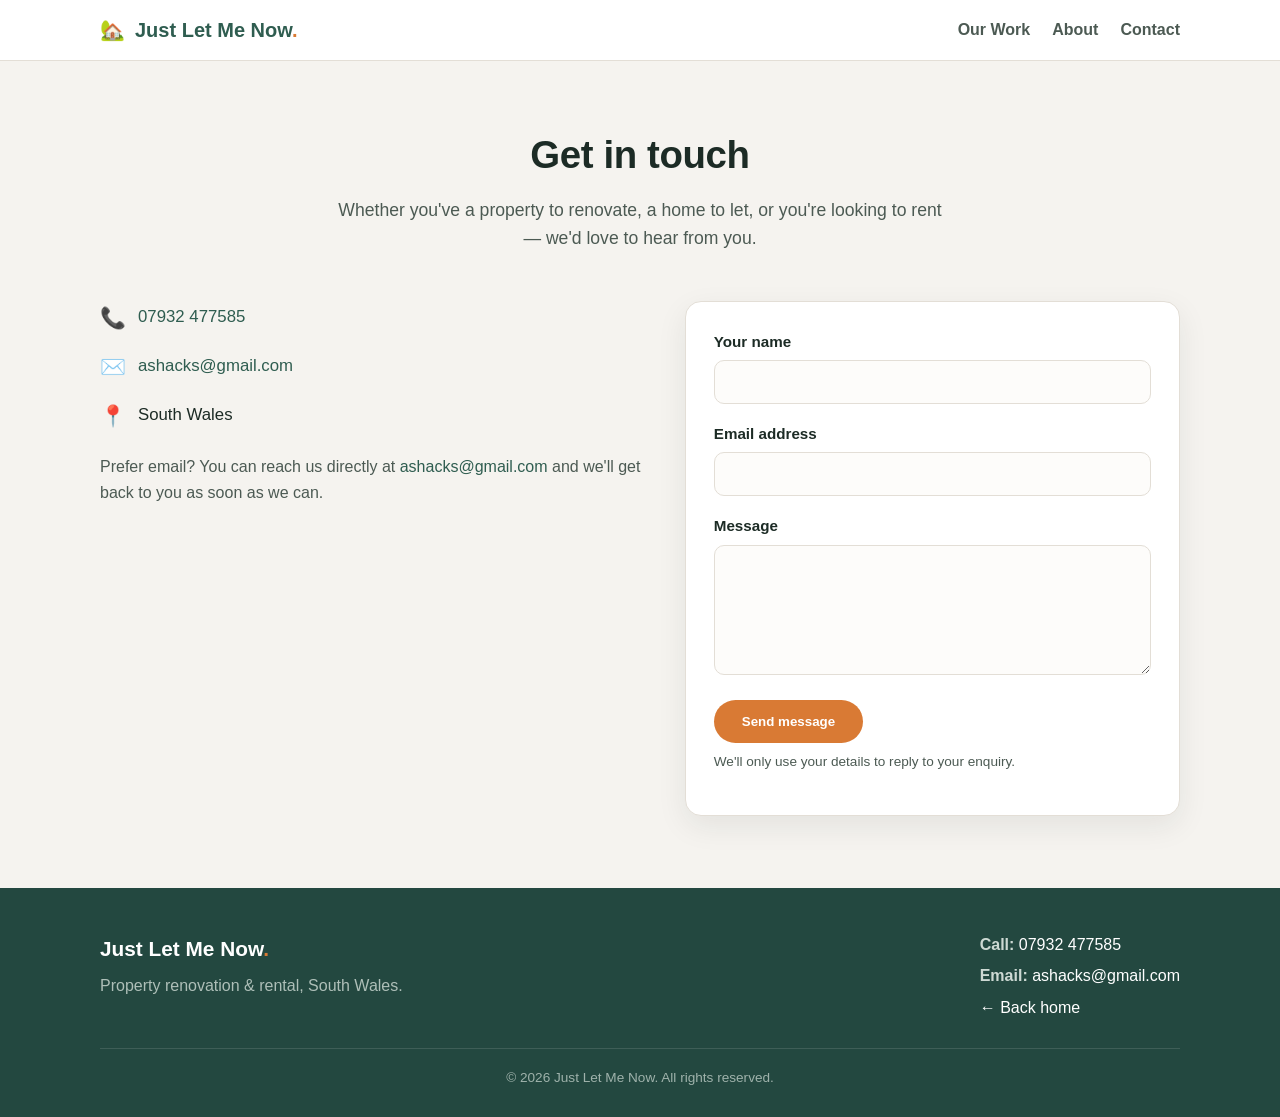
==== contact.html @ cdf26bf0 "Build Just Let Me Now website with before/after videos, contact form, and FTP auto-deploy Co-Authore" ====
<!DOCTYPE html>
<html lang="en">
<head>
  <meta charset="UTF-8" />
  <meta name="viewport" content="width=device-width, initial-scale=1.0" />
  <title>Contact — Just Let Me Now</title>
  <meta name="description" content="Get in touch with Just Let Me Now — property renovation and rental in South Wales. Call 07932 477585 or send us a message." />
  <link rel="icon" href="assets/favicon.svg" type="image/svg+xml" />
  <link rel="stylesheet" href="styles.css" />
</head>
<body>

  <header class="site-header">
    <nav class="nav">
      <a class="brand" href="index.html">
        <span aria-hidden="true">🏡</span>
        <span class="full">Just Let Me Now<span class="dot">.</span></span>
      </a>
      <div class="nav-links">
        <a href="index.html#work">Our Work</a>
        <a href="index.html#about">About</a>
        <a href="contact.html">Contact</a>
      </div>
    </nav>
  </header>

  <section class="alt">
    <div class="container">
      <div class="section-head">
        <h2>Get in touch</h2>
        <p>Whether you've a property to renovate, a home to let, or you're looking to rent — we'd
          love to hear from you.</p>
      </div>

      <div class="contact-wrap">
        <div class="contact-info">
          <div class="line"><span class="ico" aria-hidden="true">📞</span>
            <a href="tel:+447932477585">07932 477585</a></div>
          <div class="line"><span class="ico" aria-hidden="true">✉️</span>
            <a href="mailto:ashacks@gmail.com">ashacks@gmail.com</a></div>
          <div class="line"><span class="ico" aria-hidden="true">📍</span>
            South Wales</div>
          <p style="color:var(--ink-soft); margin-top:22px;">Prefer email? You can reach us
            directly at
            <a href="mailto:ashacks@gmail.com?subject=Enquiry%20from%20justletmenow.com">ashacks@gmail.com</a>
            and we'll get back to you as soon as we can.</p>
        </div>

        <form class="contact-form" method="post" action="contact.php" id="form">
          <div id="alert-ok" class="alert ok" style="display:none;">
            Thanks — your message has been sent. We'll be in touch soon.
          </div>
          <div id="alert-err" class="alert err" style="display:none;">
            Sorry, something went wrong. Please call us on 07932 477585 or email
            <a href="mailto:ashacks@gmail.com">ashacks@gmail.com</a> directly.
          </div>

          <div class="field">
            <label for="name">Your name</label>
            <input type="text" id="name" name="name" required />
          </div>
          <div class="field">
            <label for="email">Email address</label>
            <input type="email" id="email" name="email" required />
          </div>
          <div class="field">
            <label for="message">Message</label>
            <textarea id="message" name="message" required></textarea>
          </div>
          <!-- Honeypot: hidden from humans, tempting to bots -->
          <div class="hp" aria-hidden="true">
            <label>Website<input type="text" name="website" tabindex="-1" autocomplete="off" /></label>
          </div>
          <button type="submit" class="btn">Send message</button>
          <p class="form-note">We'll only use your details to reply to your enquiry.</p>
        </form>
      </div>
    </div>
  </section>

  <footer class="site-footer">
    <div class="container">
      <div class="footer-grid">
        <div>
          <div class="footer-brand">Just Let Me Now<span class="dot">.</span></div>
          <p style="margin-top:8px; color:#aebfb8;">Property renovation &amp; rental, South Wales.</p>
        </div>
        <div>
          <p style="margin:0 0 6px;"><strong>Call:</strong> <a href="tel:+447932477585">07932 477585</a></p>
          <p style="margin:0 0 6px;"><strong>Email:</strong> <a href="mailto:ashacks@gmail.com">ashacks@gmail.com</a></p>
          <p style="margin:0;"><a href="index.html">← Back home</a></p>
        </div>
      </div>
      <div class="footer-bottom">
        © <span id="year">2026</span> Just Let Me Now. All rights reserved.
      </div>
    </div>
  </footer>

  <script>
    document.getElementById('year').textContent = new Date().getFullYear();
    // Show success / error banner based on where contact.php redirected us.
    var q = new URLSearchParams(window.location.search);
    if (q.get('sent') === '1') {
      document.getElementById('alert-ok').style.display = 'block';
      document.getElementById('form').scrollIntoView();
    } else if (q.get('error')) {
      document.getElementById('alert-err').style.display = 'block';
      document.getElementById('form').scrollIntoView();
    }
  </script>
</body>
</html>
---- styles.css ----
/* Just Let Me Now — property renovation & rental
   Clean, modern, mobile-first theme */

:root {
  --bg: #ffffff;
  --bg-alt: #f5f3ef;
  --ink: #1c2b25;
  --ink-soft: #4c5a53;
  --accent: #d97a34;      /* warm terracotta */
  --accent-dark: #b45f22;
  --brand: #2f5d50;       /* deep green */
  --brand-dark: #234840;
  --line: #e3ded6;
  --radius: 16px;
  --shadow: 0 10px 30px rgba(28, 43, 37, 0.08);
  --maxw: 1120px;
  --font: -apple-system, BlinkMacSystemFont, "Segoe UI", Roboto, Helvetica, Arial, sans-serif;
}

* { box-sizing: border-box; }

html { scroll-behavior: smooth; }

body {
  margin: 0;
  font-family: var(--font);
  color: var(--ink);
  background: var(--bg);
  line-height: 1.6;
  -webkit-font-smoothing: antialiased;
}

img, video { max-width: 100%; display: block; }

a { color: var(--brand); text-decoration: none; }
a:hover { color: var(--accent-dark); }

h1, h2, h3 { line-height: 1.15; margin: 0 0 .5em; letter-spacing: -0.01em; }
h1 { font-size: clamp(2rem, 5vw, 3.4rem); }
h2 { font-size: clamp(1.6rem, 3.5vw, 2.4rem); }
p { margin: 0 0 1em; }

.container { width: 100%; max-width: var(--maxw); margin: 0 auto; padding: 0 20px; }

/* ---- Buttons ---- */
.btn {
  display: inline-block;
  background: var(--accent);
  color: #fff;
  padding: 14px 28px;
  border-radius: 999px;
  font-weight: 600;
  border: none;
  cursor: pointer;
  transition: transform .15s ease, background .2s ease;
}
.btn:hover { background: var(--accent-dark); color: #fff; transform: translateY(-2px); }
.btn-ghost {
  background: transparent;
  color: var(--brand);
  border: 2px solid var(--brand);
}
.btn-ghost:hover { background: var(--brand); color: #fff; }

/* ---- Header ---- */
.site-header {
  position: sticky; top: 0; z-index: 50;
  background: rgba(255,255,255,.9);
  backdrop-filter: blur(8px);
  border-bottom: 1px solid var(--line);
}
.nav {
  display: flex; align-items: center; justify-content: space-between;
  padding: 14px 20px; max-width: var(--maxw); margin: 0 auto;
}
.brand { display: flex; align-items: center; gap: 10px; font-weight: 800; font-size: 1.25rem; color: var(--brand); }
.brand .dot { color: var(--accent); }
.brand:hover { color: var(--brand-dark); }
.nav-links { display: flex; gap: 22px; align-items: center; }
.nav-links a { color: var(--ink-soft); font-weight: 600; }
.nav-links a:hover { color: var(--accent-dark); }

/* ---- Hero ---- */
.hero {
  background: linear-gradient(160deg, var(--brand) 0%, var(--brand-dark) 100%);
  color: #fff;
  padding: 84px 0 96px;
  position: relative;
  overflow: hidden;
}
.hero .container { position: relative; z-index: 2; max-width: 760px; }
.hero .eyebrow {
  text-transform: uppercase; letter-spacing: .18em; font-size: .8rem;
  color: #ffd9bd; font-weight: 700; margin-bottom: 14px;
}
.hero h1 { color: #fff; }
.hero p.lead { font-size: 1.2rem; color: #dfe9e4; max-width: 560px; }
.hero-cta { display: flex; gap: 14px; flex-wrap: wrap; margin-top: 28px; }
.hero-cta .btn-ghost { color: #fff; border-color: rgba(255,255,255,.6); }
.hero-cta .btn-ghost:hover { background: #fff; color: var(--brand); }

/* ---- Sections ---- */
section { padding: 72px 0; }
.section-head { max-width: 620px; margin: 0 auto 48px; text-align: center; }
.section-head p { color: var(--ink-soft); font-size: 1.1rem; }
.alt { background: var(--bg-alt); }

/* ---- Features ---- */
.grid-3 { display: grid; grid-template-columns: repeat(3, 1fr); gap: 24px; }
.card {
  background: #fff; border: 1px solid var(--line); border-radius: var(--radius);
  padding: 28px; box-shadow: var(--shadow);
}
.card h3 { color: var(--brand); }
.card .ico { font-size: 1.8rem; margin-bottom: 10px; }

/* ---- Before / After ---- */
.ba-grid {
  display: grid; grid-template-columns: repeat(2, 1fr); gap: 28px;
  max-width: 760px; margin: 0 auto;
}
.ba-item { text-align: center; }
.ba-item .tag {
  display: inline-block; font-weight: 700; letter-spacing: .05em;
  text-transform: uppercase; font-size: .8rem; padding: 6px 16px;
  border-radius: 999px; margin-bottom: 14px;
}
.ba-item.before .tag { background: #efe7dd; color: var(--ink-soft); }
.ba-item.after  .tag { background: var(--accent); color: #fff; }
.ba-item video {
  width: 100%; border-radius: var(--radius); box-shadow: var(--shadow);
  background: #000; aspect-ratio: 464 / 832;
}
.ba-caption { color: var(--ink-soft); margin-top: 10px; font-size: .95rem; }

/* ---- Contact ---- */
.contact-wrap { display: grid; grid-template-columns: 1.1fr 1fr; gap: 40px; align-items: start; }
.contact-info .line { display: flex; align-items: center; gap: 12px; margin-bottom: 16px; font-size: 1.05rem; }
.contact-info .line .ico { font-size: 1.3rem; }
form.contact-form { background: #fff; border: 1px solid var(--line); border-radius: var(--radius); padding: 28px; box-shadow: var(--shadow); }
.field { margin-bottom: 18px; }
.field label { display: block; font-weight: 600; margin-bottom: 6px; font-size: .95rem; }
.field input, .field textarea {
  width: 100%; padding: 12px 14px; border: 1px solid var(--line);
  border-radius: 10px; font-family: inherit; font-size: 1rem; background: #fdfcfa;
}
.field input:focus, .field textarea:focus { outline: none; border-color: var(--accent); box-shadow: 0 0 0 3px rgba(217,122,52,.15); }
.field textarea { min-height: 130px; resize: vertical; }
.hp { position: absolute; left: -9999px; }  /* honeypot */
.form-note { font-size: .85rem; color: var(--ink-soft); margin-top: 8px; }
.alert { padding: 14px 18px; border-radius: 10px; margin-bottom: 22px; font-weight: 600; }
.alert.ok { background: #e6f4ec; color: #1f6b45; border: 1px solid #bfe3ce; }
.alert.err { background: #fbe9e7; color: #a3372c; border: 1px solid #f2c6c0; }

/* ---- CTA band ---- */
.cta-band { background: var(--brand); color: #fff; text-align: center; }
.cta-band h2 { color: #fff; }
.cta-band p { color: #dfe9e4; }

/* ---- Footer ---- */
.site-footer { background: var(--brand-dark); color: #cdd9d3; padding: 44px 0 28px; }
.footer-grid { display: flex; justify-content: space-between; flex-wrap: wrap; gap: 24px; }
.site-footer a { color: #fff; }
.site-footer a:hover { color: var(--accent); }
.footer-brand { font-weight: 800; font-size: 1.3rem; color: #fff; }
.footer-brand .dot { color: var(--accent); }
.footer-bottom { border-top: 1px solid rgba(255,255,255,.12); margin-top: 28px; padding-top: 18px; font-size: .85rem; color: #9fb2ab; text-align: center; }

/* ---- Responsive ---- */
@media (max-width: 820px) {
  .grid-3 { grid-template-columns: 1fr; }
  .contact-wrap { grid-template-columns: 1fr; }
  .nav-links { gap: 14px; font-size: .95rem; }
}
@media (max-width: 560px) {
  .ba-grid { grid-template-columns: 1fr; max-width: 360px; }
  .brand span.full { display: none; }
  section { padding: 54px 0; }
}
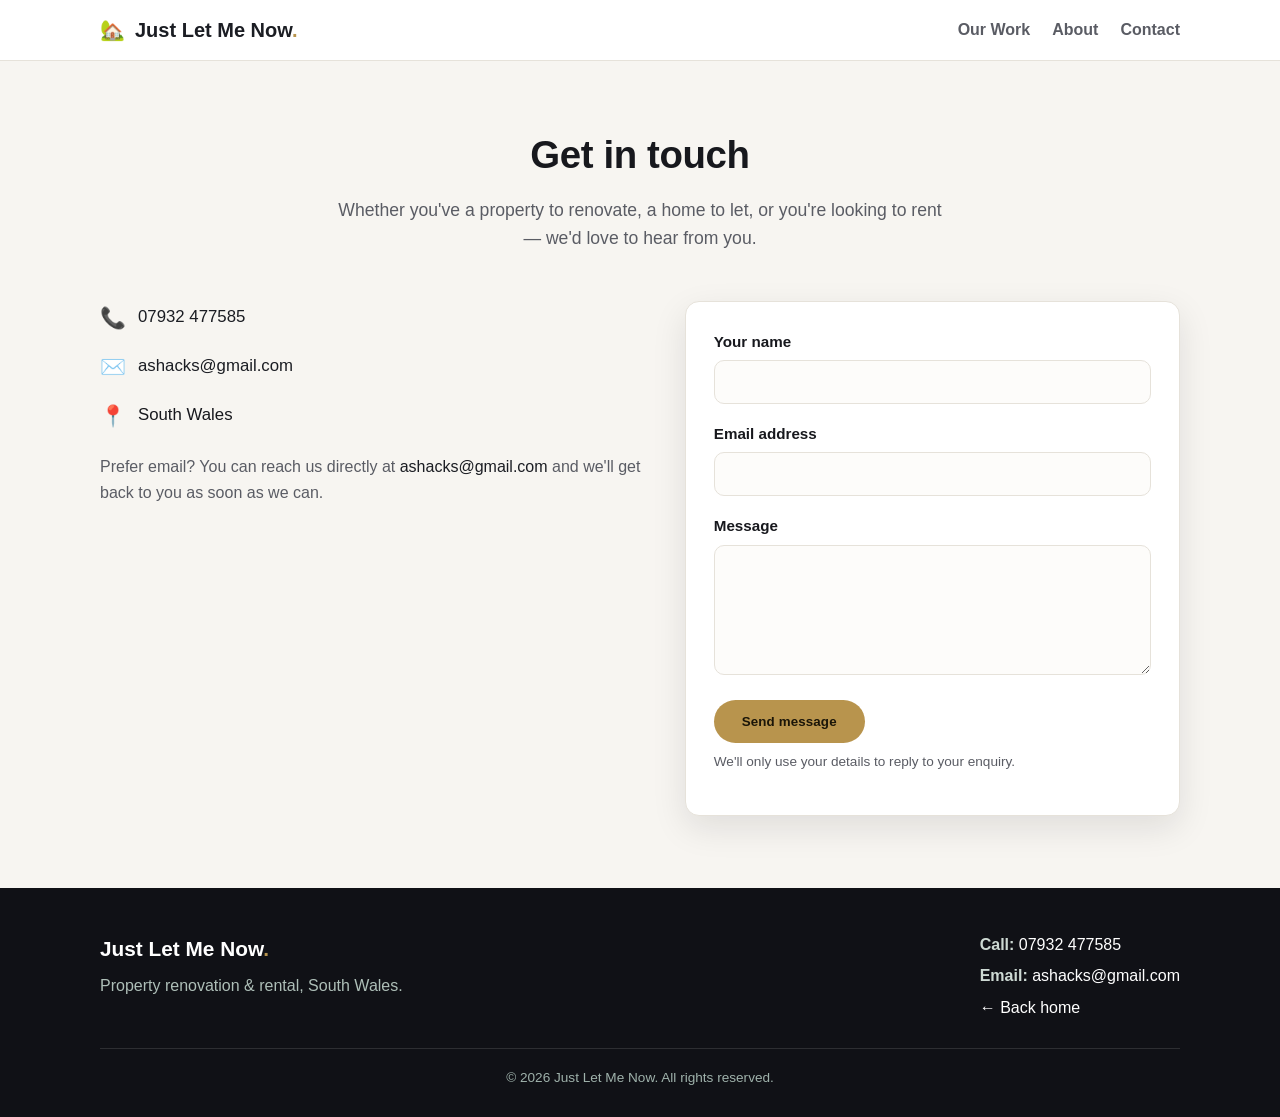
==== commit 2751568b: "Switch to charcoal/brass premium theme; remove property address; use .co.uk canonical URLs Co-Author" ====
--- a/contact.html
+++ b/contact.html
@@ -42,7 +42,7 @@
             South Wales</div>
           <p style="color:var(--ink-soft); margin-top:22px;">Prefer email? You can reach us
             directly at
-            <a href="mailto:ashacks@gmail.com?subject=Enquiry%20from%20justletmenow.com">ashacks@gmail.com</a>
+            <a href="mailto:ashacks@gmail.com?subject=Enquiry%20from%20justletmenow.co.uk">ashacks@gmail.com</a>
             and we'll get back to you as soon as we can.</p>
         </div>
 
--- a/styles.css
+++ b/styles.css
@@ -3,16 +3,16 @@
 
 :root {
   --bg: #ffffff;
-  --bg-alt: #f5f3ef;
-  --ink: #1c2b25;
-  --ink-soft: #4c5a53;
-  --accent: #d97a34;      /* warm terracotta */
-  --accent-dark: #b45f22;
-  --brand: #2f5d50;       /* deep green */
-  --brand-dark: #234840;
-  --line: #e3ded6;
-  --radius: 16px;
-  --shadow: 0 10px 30px rgba(28, 43, 37, 0.08);
+  --bg-alt: #f7f5f1;      /* warm off-white / paper */
+  --ink: #17181d;         /* near-black charcoal */
+  --ink-soft: #5a5c64;
+  --accent: #b8944d;      /* refined brass */
+  --accent-dark: #9a7938;
+  --brand: #1b1d23;       /* charcoal ink */
+  --brand-dark: #101116;
+  --line: #e6e2da;
+  --radius: 14px;
+  --shadow: 0 12px 34px rgba(23, 24, 29, 0.10);
   --maxw: 1120px;
   --font: -apple-system, BlinkMacSystemFont, "Segoe UI", Roboto, Helvetica, Arial, sans-serif;
 }
@@ -46,10 +46,11 @@
 .btn {
   display: inline-block;
   background: var(--accent);
-  color: #fff;
+  color: #1a1508;
   padding: 14px 28px;
   border-radius: 999px;
-  font-weight: 600;
+  font-weight: 700;
+  letter-spacing: .01em;
   border: none;
   cursor: pointer;
   transition: transform .15s ease, background .2s ease;
@@ -82,19 +83,22 @@
 
 /* ---- Hero ---- */
 .hero {
-  background: linear-gradient(160deg, var(--brand) 0%, var(--brand-dark) 100%);
+  background:
+    radial-gradient(120% 80% at 85% -10%, rgba(184,148,77,.22) 0%, rgba(184,148,77,0) 55%),
+    linear-gradient(160deg, #23252d 0%, var(--brand-dark) 100%);
   color: #fff;
   padding: 84px 0 96px;
   position: relative;
   overflow: hidden;
+  border-bottom: 2px solid var(--accent);
 }
 .hero .container { position: relative; z-index: 2; max-width: 760px; }
 .hero .eyebrow {
-  text-transform: uppercase; letter-spacing: .18em; font-size: .8rem;
-  color: #ffd9bd; font-weight: 700; margin-bottom: 14px;
+  text-transform: uppercase; letter-spacing: .22em; font-size: .8rem;
+  color: var(--accent); font-weight: 700; margin-bottom: 14px;
 }
 .hero h1 { color: #fff; }
-.hero p.lead { font-size: 1.2rem; color: #dfe9e4; max-width: 560px; }
+.hero p.lead { font-size: 1.2rem; color: #cfd0d4; max-width: 560px; }
 .hero-cta { display: flex; gap: 14px; flex-wrap: wrap; margin-top: 28px; }
 .hero-cta .btn-ghost { color: #fff; border-color: rgba(255,255,255,.6); }
 .hero-cta .btn-ghost:hover { background: #fff; color: var(--brand); }
@@ -125,8 +129,8 @@
   text-transform: uppercase; font-size: .8rem; padding: 6px 16px;
   border-radius: 999px; margin-bottom: 14px;
 }
-.ba-item.before .tag { background: #efe7dd; color: var(--ink-soft); }
-.ba-item.after  .tag { background: var(--accent); color: #fff; }
+.ba-item.before .tag { background: #ece7dd; color: var(--ink-soft); }
+.ba-item.after  .tag { background: var(--accent); color: #1a1508; }
 .ba-item video {
   width: 100%; border-radius: var(--radius); box-shadow: var(--shadow);
   background: #000; aspect-ratio: 464 / 832;
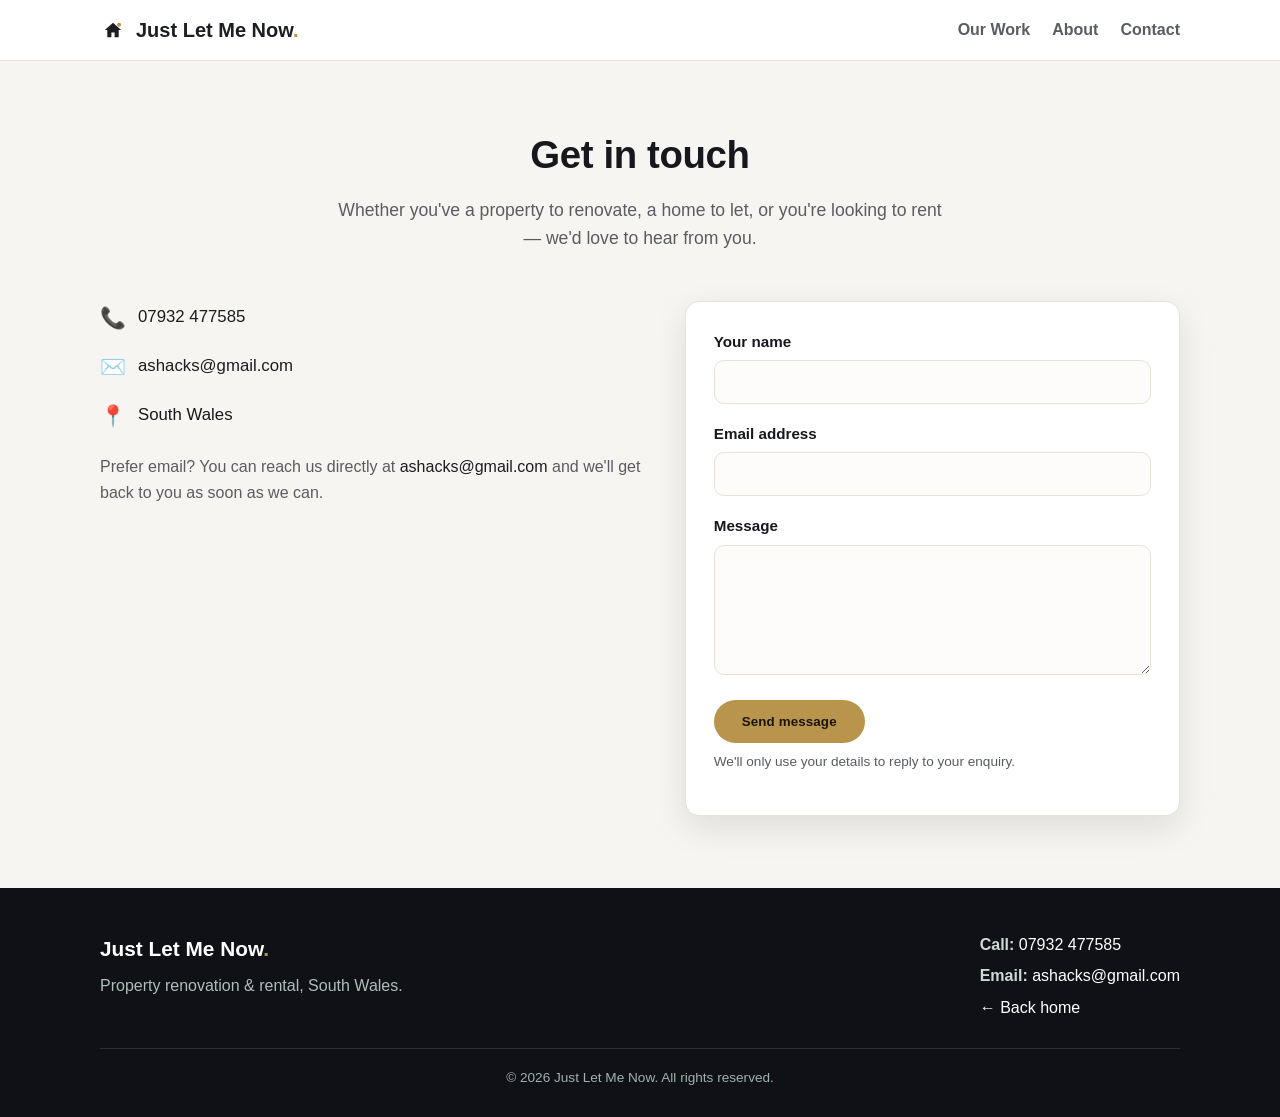
==== commit 4f20b28c: "Recolour favicon + brand mark to charcoal/brass; new uplifting hero headline; ignore screens/ Co-Aut" ====
--- a/contact.html
+++ b/contact.html
@@ -13,7 +13,10 @@
   <header class="site-header">
     <nav class="nav">
       <a class="brand" href="index.html">
-        <span aria-hidden="true">🏡</span>
+        <svg class="brand-mark" viewBox="0 0 64 64" width="26" height="26" aria-hidden="true">
+          <path d="M32 14 L52 32 H46 V50 H36 V38 H28 V50 H18 V32 H12 Z" fill="#1b1d23"/>
+          <circle cx="47" cy="19" r="5" fill="#b8944d"/>
+        </svg>
         <span class="full">Just Let Me Now<span class="dot">.</span></span>
       </a>
       <div class="nav-links">
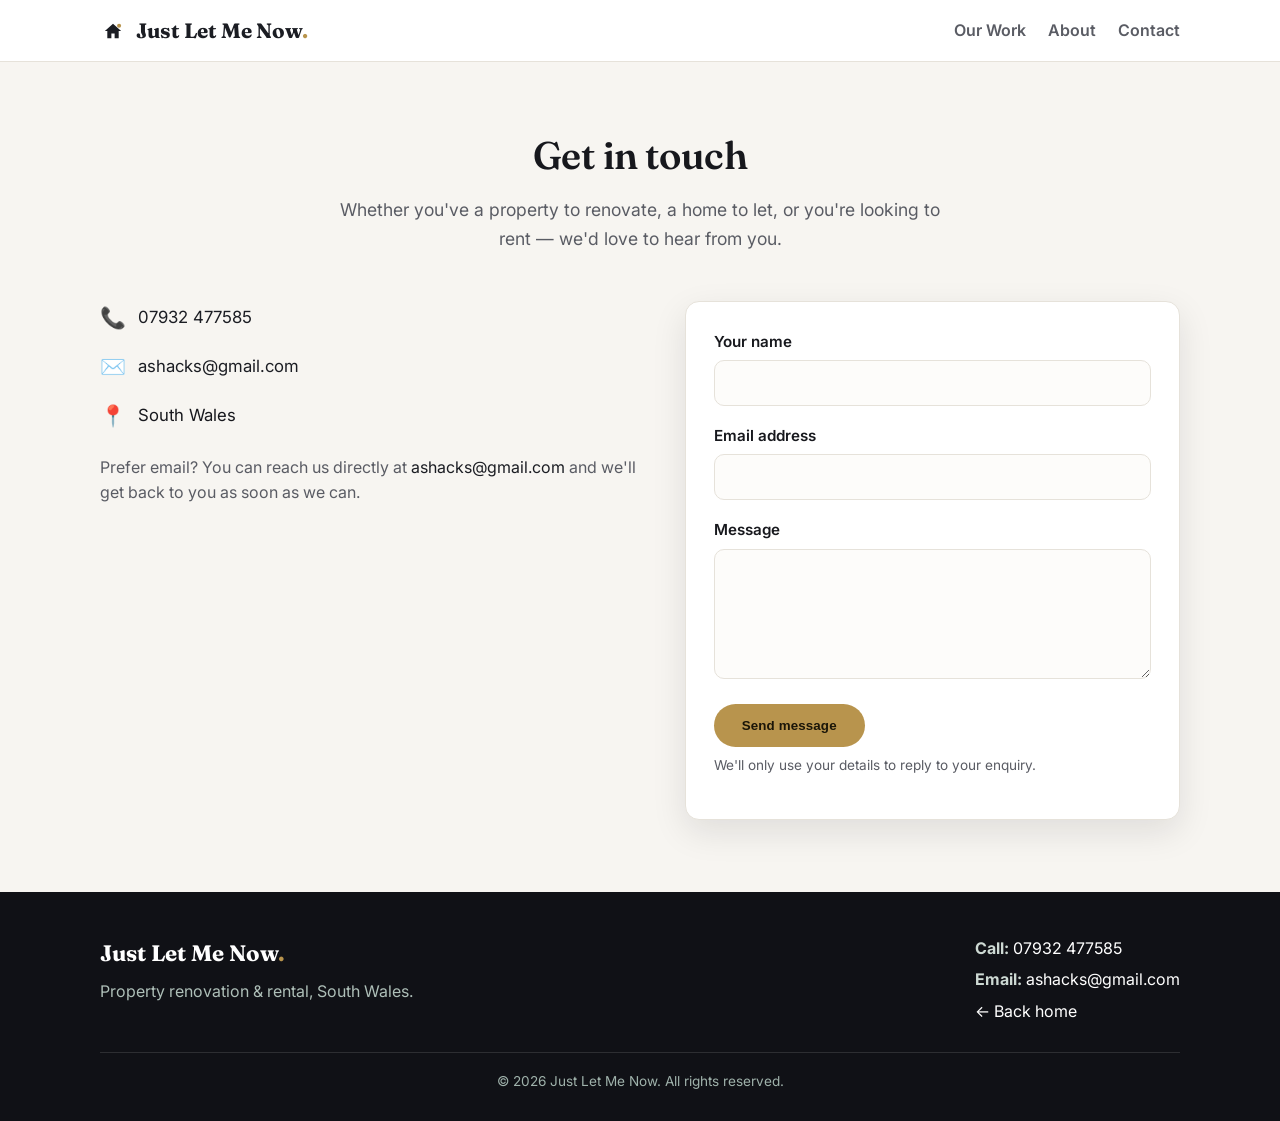
==== commit 232eee81: "Restore original hero copy; add Fraunces display serif for headings + Inter body Co-Authored-By: Cla" ====
--- a/contact.html
+++ b/contact.html
@@ -6,6 +6,9 @@
   <title>Contact — Just Let Me Now</title>
   <meta name="description" content="Get in touch with Just Let Me Now — property renovation and rental in South Wales. Call 07932 477585 or send us a message." />
   <link rel="icon" href="assets/favicon.svg" type="image/svg+xml" />
+  <link rel="preconnect" href="https://fonts.googleapis.com" />
+  <link rel="preconnect" href="https://fonts.gstatic.com" crossorigin />
+  <link href="https://fonts.googleapis.com/css2?family=Fraunces:opsz,wght@9..144,500;9..144,600;9..144,700&family=Inter:wght@400;500;600;700&display=swap" rel="stylesheet" />
   <link rel="stylesheet" href="styles.css" />
 </head>
 <body>
--- a/styles.css
+++ b/styles.css
@@ -14,7 +14,8 @@
   --radius: 14px;
   --shadow: 0 12px 34px rgba(23, 24, 29, 0.10);
   --maxw: 1120px;
-  --font: -apple-system, BlinkMacSystemFont, "Segoe UI", Roboto, Helvetica, Arial, sans-serif;
+  --font: "Inter", -apple-system, BlinkMacSystemFont, "Segoe UI", Roboto, Helvetica, Arial, sans-serif;
+  --font-head: "Fraunces", Georgia, "Times New Roman", serif;
 }
 
 * { box-sizing: border-box; }
@@ -35,7 +36,7 @@
 a { color: var(--brand); text-decoration: none; }
 a:hover { color: var(--accent-dark); }
 
-h1, h2, h3 { line-height: 1.15; margin: 0 0 .5em; letter-spacing: -0.01em; }
+h1, h2, h3 { font-family: var(--font-head); font-weight: 600; line-height: 1.12; margin: 0 0 .5em; letter-spacing: -0.015em; }
 h1 { font-size: clamp(2rem, 5vw, 3.4rem); }
 h2 { font-size: clamp(1.6rem, 3.5vw, 2.4rem); }
 p { margin: 0 0 1em; }
@@ -74,7 +75,7 @@
   display: flex; align-items: center; justify-content: space-between;
   padding: 14px 20px; max-width: var(--maxw); margin: 0 auto;
 }
-.brand { display: flex; align-items: center; gap: 10px; font-weight: 800; font-size: 1.25rem; color: var(--brand); }
+.brand { display: flex; align-items: center; gap: 10px; font-family: var(--font-head); font-weight: 700; font-size: 1.3rem; color: var(--brand); }
 .brand .dot { color: var(--accent); }
 .brand:hover { color: var(--brand-dark); }
 .nav-links { display: flex; gap: 22px; align-items: center; }
@@ -166,7 +167,7 @@
 .footer-grid { display: flex; justify-content: space-between; flex-wrap: wrap; gap: 24px; }
 .site-footer a { color: #fff; }
 .site-footer a:hover { color: var(--accent); }
-.footer-brand { font-weight: 800; font-size: 1.3rem; color: #fff; }
+.footer-brand { font-family: var(--font-head); font-weight: 700; font-size: 1.4rem; color: #fff; }
 .footer-brand .dot { color: var(--accent); }
 .footer-bottom { border-top: 1px solid rgba(255,255,255,.12); margin-top: 28px; padding-top: 18px; font-size: .85rem; color: #9fb2ab; text-align: center; }
 
